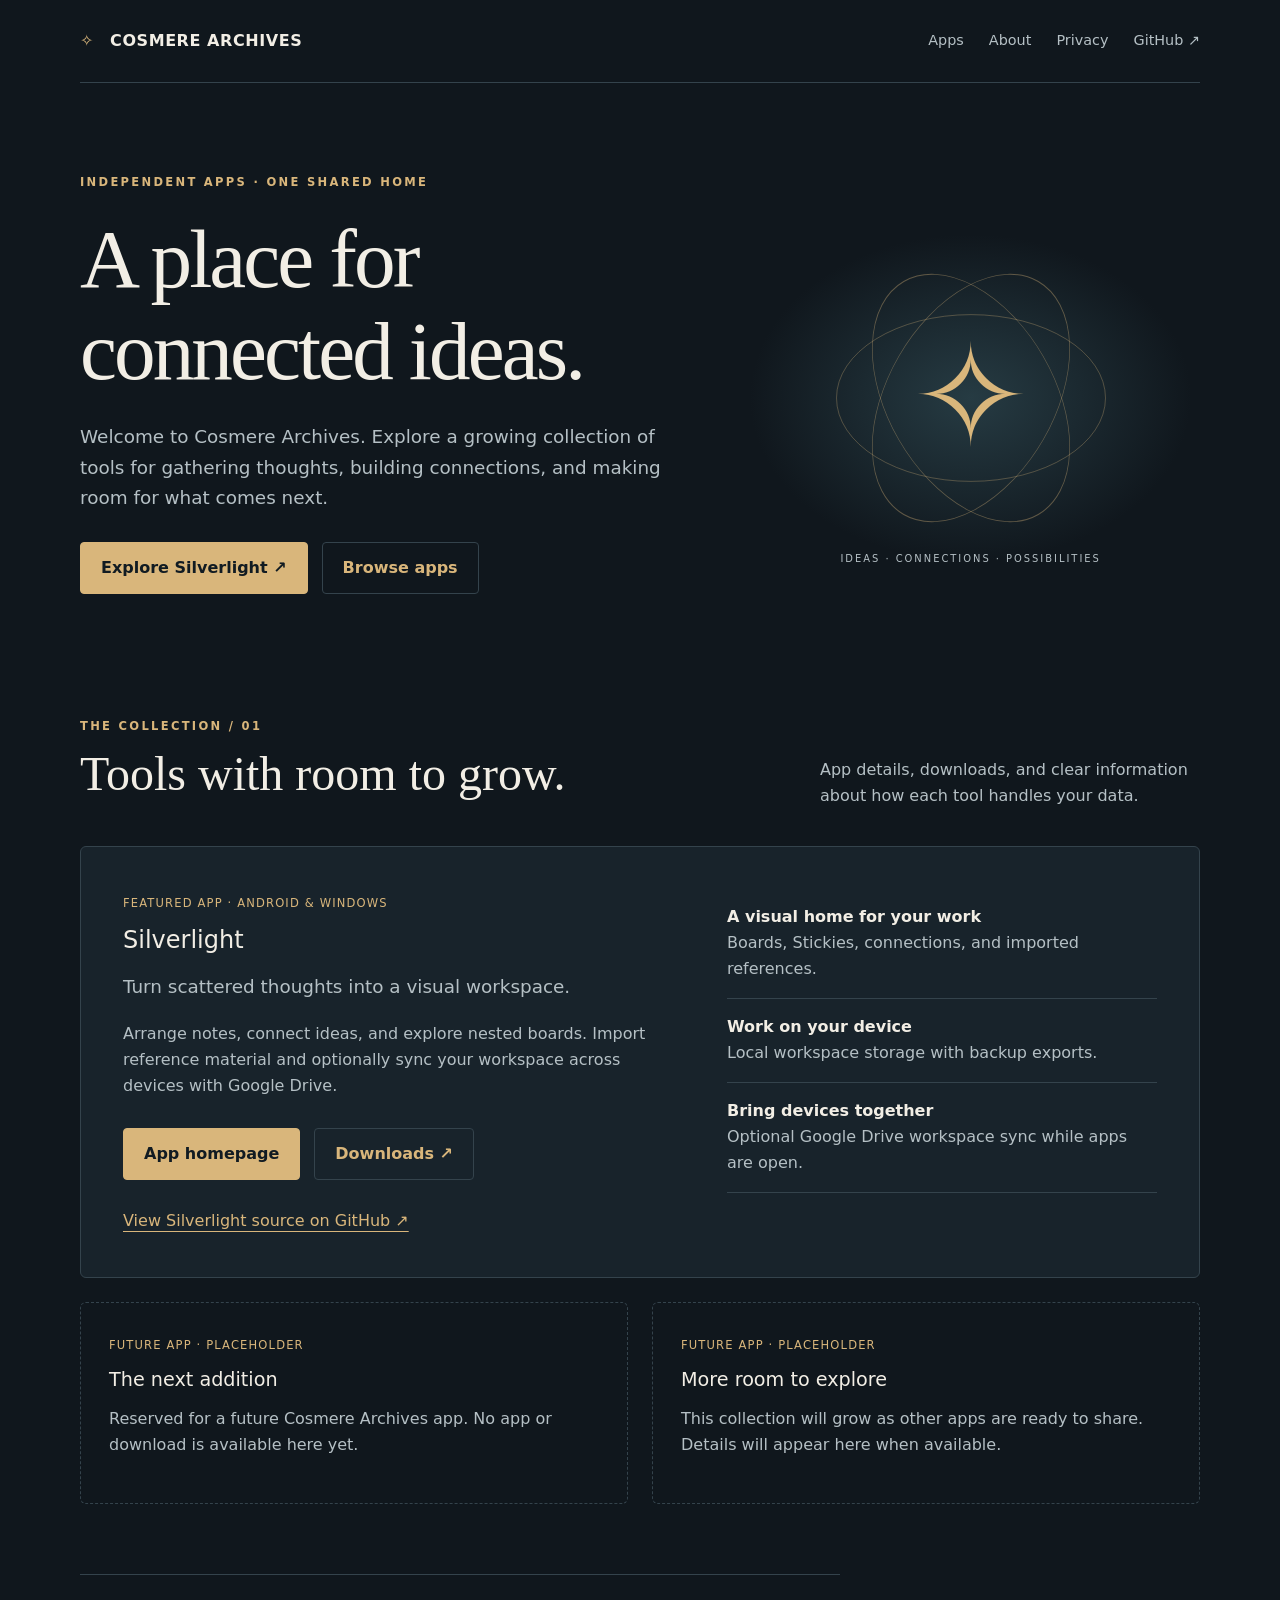
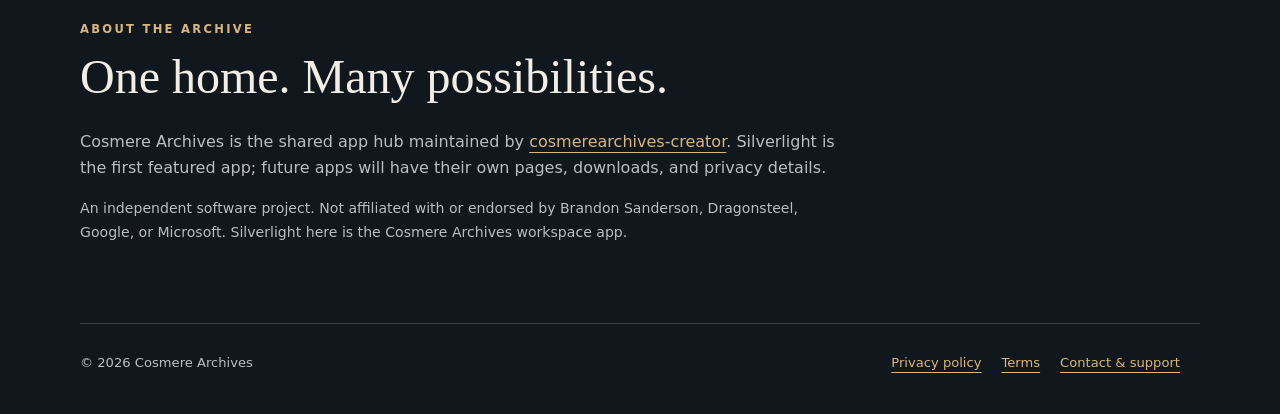
==== index.html @ da31858d "Publish Cosmere Archives hub and implementation-based Silverlight privacy policy" ====
<!doctype html><html lang="en"><head><meta charset="utf-8"><meta name="viewport" content="width=device-width,initial-scale=1"><meta name="description" content="Cosmere Archives: a growing collection of independent apps. Explore Silverlight, a visual workspace for connected ideas."><title>Cosmere Archives — A home for connected ideas</title><link rel="stylesheet" href="/styles.css"></head><body><a class="skip" href="#main">Skip to content</a><header><a class="brand" href="/"><span class="mark" aria-hidden="true">✧</span> COSMERE ARCHIVES</a><nav aria-label="Main navigation"><a href="#apps">Apps</a><a href="#about">About</a><a href="/privacy/">Privacy</a><a href="https://github.com/cosmerearchives-creator">GitHub ↗</a></nav></header><main id="main"><div class="hero"><div><div class="eyebrow">Independent apps · One shared home</div><h1>A place for<br>connected ideas.</h1><p class="lead">Welcome to Cosmere Archives. Explore a growing collection of tools for gathering thoughts, building connections, and making room for what comes next.</p><div class="actions"><a class="button primary" href="/apps/silverlight/">Explore Silverlight <span aria-hidden="true">↗</span></a><a class="button" href="#apps">Browse apps</a></div></div><div class="atlas" aria-hidden="true"><div class="orbit"></div><div class="orbit two"></div><div class="orbit three"></div><span class="star">✧</span></div></div><section id="apps" aria-labelledby="apps-title"><div class="section-head"><div><div class="eyebrow">The collection / 01</div><h2 id="apps-title">Tools with room to grow.</h2></div><p>App details, downloads, and clear information about how each tool handles your data.</p></div><article class="featured"><div><span class="tag">Featured app · Android &amp; Windows</span><h3>Silverlight</h3><p class="lead">Turn scattered thoughts into a visual workspace.</p><p>Arrange notes, connect ideas, and explore nested boards. Import reference material and optionally sync your workspace across devices with Google Drive.</p><div class="actions"><a class="button primary" href="/apps/silverlight/">App homepage</a><a class="button" href="https://github.com/cosmerearchives-creator/Mind-Map/releases">Downloads ↗</a></div><a href="https://github.com/cosmerearchives-creator/Mind-Map">View Silverlight source on GitHub ↗</a></div><ul class="feature-list"><li><strong>A visual home for your work</strong>Boards, Stickies, connections, and imported references.</li><li><strong>Work on your device</strong>Local workspace storage with backup exports.</li><li><strong>Bring devices together</strong>Optional Google Drive workspace sync while apps are open.</li></ul></article><div class="grid"><article class="placeholder"><span class="tag">Future app · Placeholder</span><h3>The next addition</h3><p>Reserved for a future Cosmere Archives app. No app or download is available here yet.</p></article><article class="placeholder"><span class="tag">Future app · Placeholder</span><h3>More room to explore</h3><p>This collection will grow as other apps are ready to share. Details will appear here when available.</p></article></div></section><section id="about" class="about"><div class="eyebrow">About the archive</div><h2>One home. Many possibilities.</h2><p>Cosmere Archives is the shared app hub maintained by <a href="https://github.com/cosmerearchives-creator">cosmerearchives-creator</a>. Silverlight is the first featured app; future apps will have their own pages, downloads, and privacy details.</p><p class="note">An independent software project. Not affiliated with or endorsed by Brandon Sanderson, Dragonsteel, Google, or Microsoft. Silverlight here is the Cosmere Archives workspace app.</p></section></main><footer><span>© 2026 Cosmere Archives</span><div><a href="/privacy/">Privacy policy</a><a href="/terms/">Terms</a><a href="https://github.com/cosmerearchives-creator/cosmerearchives-creator.github.io/issues">Contact &amp; support</a></div></footer></body></html>
---- styles.css ----
:root{color-scheme:dark;--bg:#10171d;--panel:#18232b;--text:#f2eee5;--muted:#b5c0c5;--gold:#d9b67b;--line:#34434c;font-family:system-ui,-apple-system,'Segoe UI',sans-serif}*{box-sizing:border-box}body{margin:0;background:var(--bg);color:var(--text);line-height:1.65}a{color:var(--gold);text-underline-offset:5px}a:hover{color:#fff}a:focus-visible{outline:3px solid var(--gold);outline-offset:5px}header,main,footer{width:min(1120px,calc(100% - 48px));margin:auto}header{display:flex;align-items:center;justify-content:space-between;gap:25px;padding:28px 0;border-bottom:1px solid var(--line)}.brand{color:var(--text);font-weight:700;text-decoration:none;letter-spacing:.035em}.mark{color:var(--gold);margin-right:10px}nav{display:flex;gap:25px;flex-wrap:wrap}nav a{font-size:.9rem;text-decoration:none;color:var(--muted)}.skip{position:absolute;top:-80px;background:var(--text);color:var(--bg);padding:10px;z-index:10}.skip:focus{top:5px}.hero{padding:90px 0 75px;display:grid;grid-template-columns:1.3fr 1fr;gap:65px;align-items:center}.eyebrow{text-transform:uppercase;letter-spacing:.2em;font-size:.72rem;font-weight:700;color:var(--gold)}h1,h2,h3{line-height:1.1;font-weight:500}h1{font-family:Georgia,serif;font-size:clamp(3rem,6.5vw,5.7rem);letter-spacing:-.035em;margin:22px 0 25px}h2{font-family:Georgia,serif;font-size:clamp(2rem,4vw,3rem);margin:12px 0 25px}h3{font-size:1.5rem;margin:12px 0}p{color:var(--muted)}.lead{font-size:1.15rem;max-width:620px}.actions{display:flex;gap:14px;flex-wrap:wrap;margin:28px 0}.button{display:inline-block;padding:12px 20px;border:1px solid var(--line);text-decoration:none;border-radius:4px;font-weight:600}.button.primary{background:var(--gold);color:#111b22;border-color:var(--gold)}.button:hover{border-color:var(--gold)}.atlas{height:340px;position:relative;display:grid;place-items:center;background:radial-gradient(ellipse,#263b43 0,transparent 68%)}.orbit{position:absolute;width:270px;height:270px;border:1px solid #d9b67b60;border-radius:50%;transform:rotate(-30deg) scaleX(.62)}.orbit.two{transform:rotate(30deg) scaleX(.62)}.orbit.three{transform:rotate(90deg) scaleX(.62)}.star{font-family:Georgia,serif;font-size:140px;color:var(--gold);line-height:1}.atlas:after{content:'IDEAS · CONNECTIONS · POSSIBILITIES';position:absolute;bottom:0;font-size:.62rem;letter-spacing:.2em;color:var(--muted)}section{scroll-margin-top:25px}.section-head{display:flex;justify-content:space-between;align-items:end;gap:25px;margin:20px 0}.section-head p{max-width:380px}.featured{padding:42px;background:var(--panel);border:1px solid var(--line);display:grid;grid-template-columns:1.3fr 1fr;gap:45px;border-radius:6px}.tag{font-size:.72rem;color:var(--gold);letter-spacing:.1em;text-transform:uppercase}.feature-list{list-style:none;margin:0;padding:0}.feature-list li{padding:15px 0;border-bottom:1px solid var(--line);color:var(--muted)}.feature-list strong{color:var(--text);display:block;font-weight:550}.grid{display:grid;grid-template-columns:repeat(2,1fr);gap:24px;margin:24px 0 70px}.placeholder{padding:28px;border:1px dashed var(--line);border-radius:6px}.placeholder h3{font-size:1.2rem}.note{font-size:.88rem}.about{border-top:1px solid var(--line);padding:45px 0 65px;max-width:760px}.article{max-width:780px;margin:65px auto 85px}.article h1{font-size:clamp(2.8rem,6vw,4.5rem)}.article h2{font:500 1.5rem system-ui;margin-top:40px}.article h3{font-size:1.1rem;margin-top:28px}.article li{color:var(--muted);margin:9px 0}.article code{overflow-wrap:anywhere;color:var(--text)}.callout{padding:20px 24px;border-left:3px solid var(--gold);background:var(--panel);margin:28px 0}.callout p{margin:0}footer{border-top:1px solid var(--line);padding:28px 0 40px;display:flex;justify-content:space-between;gap:25px;flex-wrap:wrap;font-size:.82rem;color:var(--muted)}footer a{margin-right:20px}@media(max-width:720px){header{align-items:start;flex-direction:column;gap:15px}.hero{grid-template-columns:1fr;padding:55px 0 40px;gap:10px}.atlas{height:260px}.orbit{width:210px;height:210px}.star{font-size:110px}.featured,.grid{grid-template-columns:1fr}.featured{padding:25px;gap:20px}.section-head{display:block}.article{margin-top:45px}header,main,footer{width:calc(100% - 36px)}nav{gap:20px}}
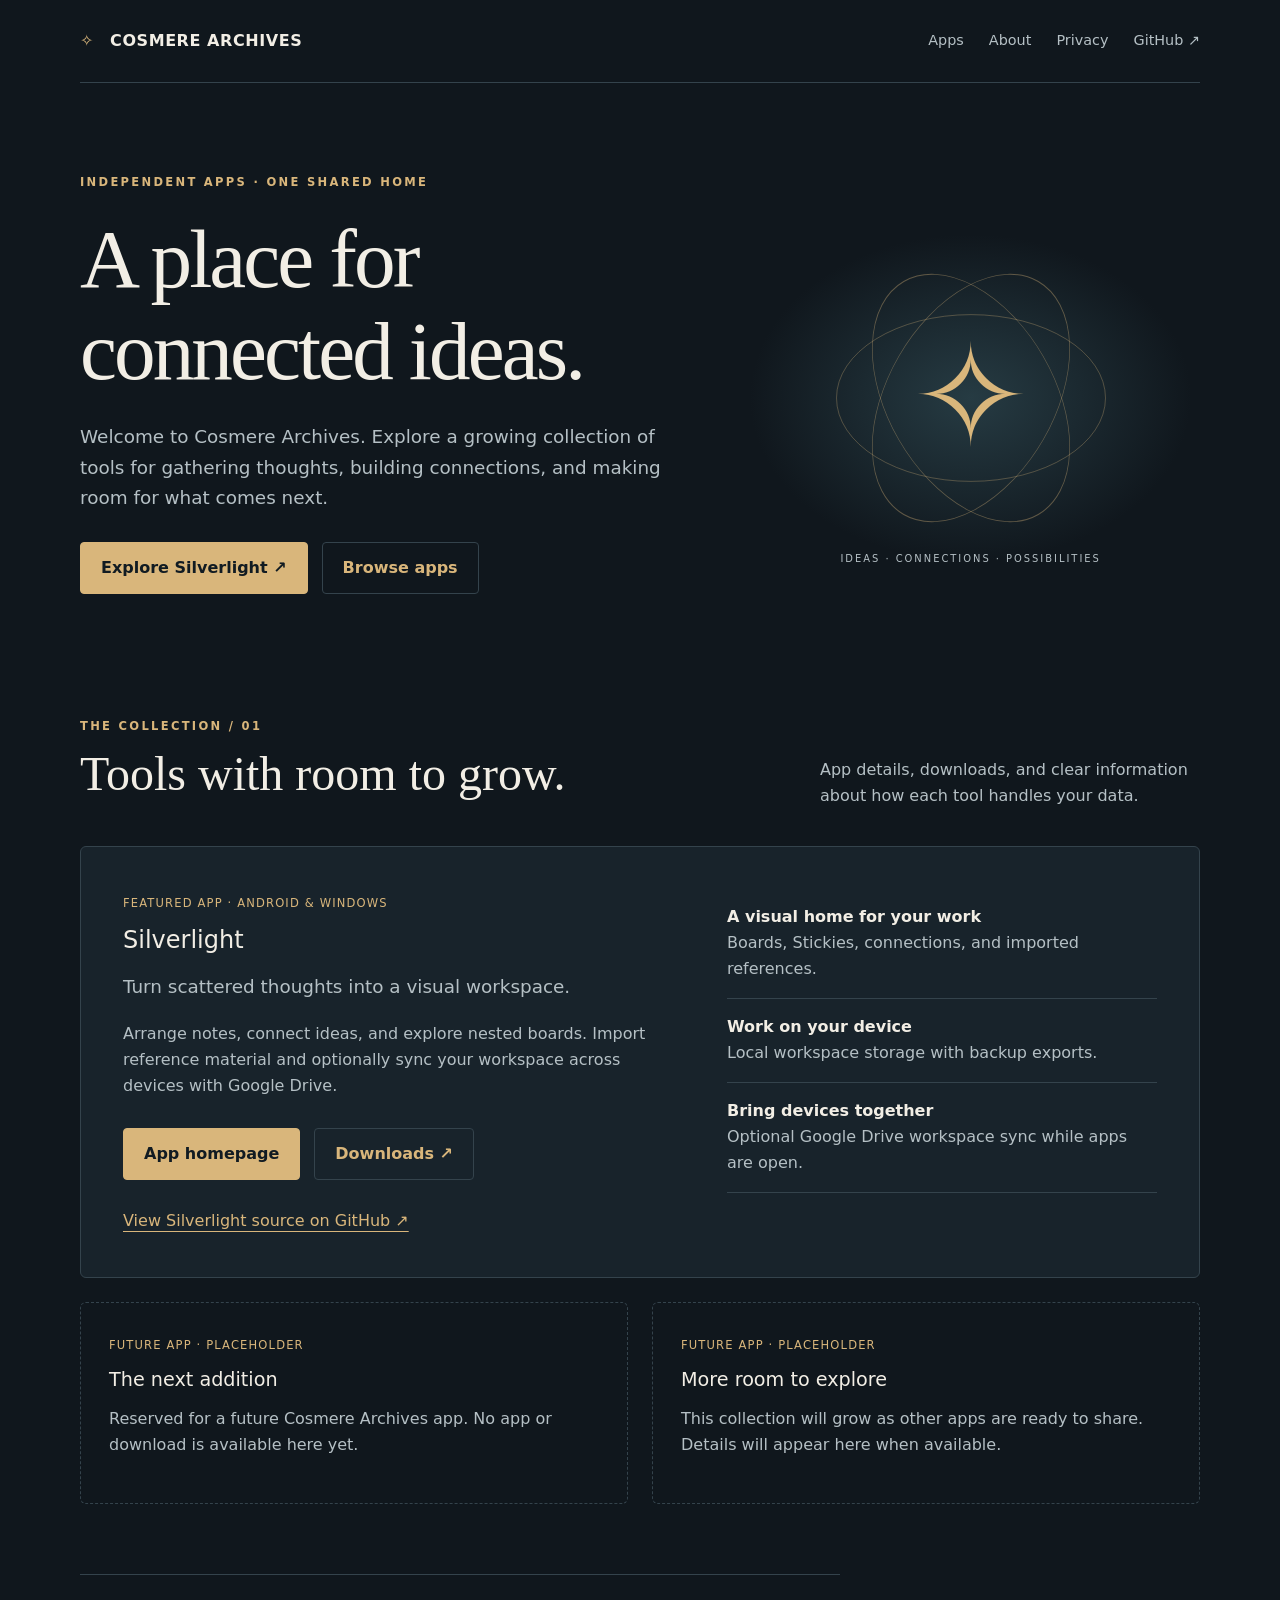
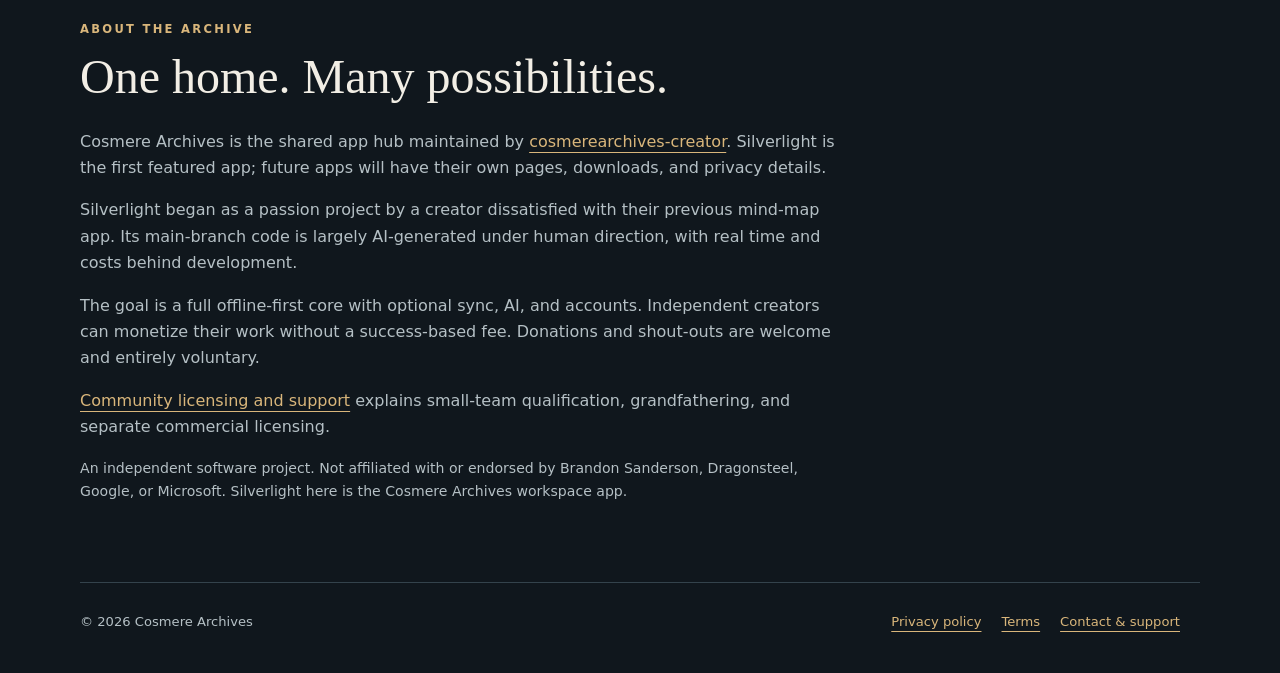
==== commit 828cfd7a: "Explain Silverlight creator philosophy support and community licensing" ====
--- a/index.html
+++ b/index.html
@@ -1 +1 @@
-<!doctype html><html lang="en"><head><meta charset="utf-8"><meta name="viewport" content="width=device-width,initial-scale=1"><meta name="description" content="Cosmere Archives: a growing collection of independent apps. Explore Silverlight, a visual workspace for connected ideas."><title>Cosmere Archives — A home for connected ideas</title><link rel="stylesheet" href="/styles.css"></head><body><a class="skip" href="#main">Skip to content</a><header><a class="brand" href="/"><span class="mark" aria-hidden="true">✧</span> COSMERE ARCHIVES</a><nav aria-label="Main navigation"><a href="#apps">Apps</a><a href="#about">About</a><a href="/privacy/">Privacy</a><a href="https://github.com/cosmerearchives-creator">GitHub ↗</a></nav></header><main id="main"><div class="hero"><div><div class="eyebrow">Independent apps · One shared home</div><h1>A place for<br>connected ideas.</h1><p class="lead">Welcome to Cosmere Archives. Explore a growing collection of tools for gathering thoughts, building connections, and making room for what comes next.</p><div class="actions"><a class="button primary" href="/apps/silverlight/">Explore Silverlight <span aria-hidden="true">↗</span></a><a class="button" href="#apps">Browse apps</a></div></div><div class="atlas" aria-hidden="true"><div class="orbit"></div><div class="orbit two"></div><div class="orbit three"></div><span class="star">✧</span></div></div><section id="apps" aria-labelledby="apps-title"><div class="section-head"><div><div class="eyebrow">The collection / 01</div><h2 id="apps-title">Tools with room to grow.</h2></div><p>App details, downloads, and clear information about how each tool handles your data.</p></div><article class="featured"><div><span class="tag">Featured app · Android &amp; Windows</span><h3>Silverlight</h3><p class="lead">Turn scattered thoughts into a visual workspace.</p><p>Arrange notes, connect ideas, and explore nested boards. Import reference material and optionally sync your workspace across devices with Google Drive.</p><div class="actions"><a class="button primary" href="/apps/silverlight/">App homepage</a><a class="button" href="https://github.com/cosmerearchives-creator/Mind-Map/releases">Downloads ↗</a></div><a href="https://github.com/cosmerearchives-creator/Mind-Map">View Silverlight source on GitHub ↗</a></div><ul class="feature-list"><li><strong>A visual home for your work</strong>Boards, Stickies, connections, and imported references.</li><li><strong>Work on your device</strong>Local workspace storage with backup exports.</li><li><strong>Bring devices together</strong>Optional Google Drive workspace sync while apps are open.</li></ul></article><div class="grid"><article class="placeholder"><span class="tag">Future app · Placeholder</span><h3>The next addition</h3><p>Reserved for a future Cosmere Archives app. No app or download is available here yet.</p></article><article class="placeholder"><span class="tag">Future app · Placeholder</span><h3>More room to explore</h3><p>This collection will grow as other apps are ready to share. Details will appear here when available.</p></article></div></section><section id="about" class="about"><div class="eyebrow">About the archive</div><h2>One home. Many possibilities.</h2><p>Cosmere Archives is the shared app hub maintained by <a href="https://github.com/cosmerearchives-creator">cosmerearchives-creator</a>. Silverlight is the first featured app; future apps will have their own pages, downloads, and privacy details.</p><p class="note">An independent software project. Not affiliated with or endorsed by Brandon Sanderson, Dragonsteel, Google, or Microsoft. Silverlight here is the Cosmere Archives workspace app.</p></section></main><footer><span>© 2026 Cosmere Archives</span><div><a href="/privacy/">Privacy policy</a><a href="/terms/">Terms</a><a href="https://github.com/cosmerearchives-creator/cosmerearchives-creator.github.io/issues">Contact &amp; support</a></div></footer></body></html>
+<!doctype html><html lang="en"><head><meta charset="utf-8"><meta name="viewport" content="width=device-width,initial-scale=1"><meta name="description" content="Cosmere Archives: a growing collection of independent apps. Explore Silverlight, a visual workspace for connected ideas."><title>Cosmere Archives — A home for connected ideas</title><link rel="stylesheet" href="/styles.css"></head><body><a class="skip" href="#main">Skip to content</a><header><a class="brand" href="/"><span class="mark" aria-hidden="true">✧</span> COSMERE ARCHIVES</a><nav aria-label="Main navigation"><a href="#apps">Apps</a><a href="#about">About</a><a href="/privacy/">Privacy</a><a href="https://github.com/cosmerearchives-creator">GitHub ↗</a></nav></header><main id="main"><div class="hero"><div><div class="eyebrow">Independent apps · One shared home</div><h1>A place for<br>connected ideas.</h1><p class="lead">Welcome to Cosmere Archives. Explore a growing collection of tools for gathering thoughts, building connections, and making room for what comes next.</p><div class="actions"><a class="button primary" href="/apps/silverlight/">Explore Silverlight <span aria-hidden="true">↗</span></a><a class="button" href="#apps">Browse apps</a></div></div><div class="atlas" aria-hidden="true"><div class="orbit"></div><div class="orbit two"></div><div class="orbit three"></div><span class="star">✧</span></div></div><section id="apps" aria-labelledby="apps-title"><div class="section-head"><div><div class="eyebrow">The collection / 01</div><h2 id="apps-title">Tools with room to grow.</h2></div><p>App details, downloads, and clear information about how each tool handles your data.</p></div><article class="featured"><div><span class="tag">Featured app · Android &amp; Windows</span><h3>Silverlight</h3><p class="lead">Turn scattered thoughts into a visual workspace.</p><p>Arrange notes, connect ideas, and explore nested boards. Import reference material and optionally sync your workspace across devices with Google Drive.</p><div class="actions"><a class="button primary" href="/apps/silverlight/">App homepage</a><a class="button" href="https://github.com/cosmerearchives-creator/Mind-Map/releases">Downloads ↗</a></div><a href="https://github.com/cosmerearchives-creator/Mind-Map">View Silverlight source on GitHub ↗</a></div><ul class="feature-list"><li><strong>A visual home for your work</strong>Boards, Stickies, connections, and imported references.</li><li><strong>Work on your device</strong>Local workspace storage with backup exports.</li><li><strong>Bring devices together</strong>Optional Google Drive workspace sync while apps are open.</li></ul></article><div class="grid"><article class="placeholder"><span class="tag">Future app · Placeholder</span><h3>The next addition</h3><p>Reserved for a future Cosmere Archives app. No app or download is available here yet.</p></article><article class="placeholder"><span class="tag">Future app · Placeholder</span><h3>More room to explore</h3><p>This collection will grow as other apps are ready to share. Details will appear here when available.</p></article></div></section><section id="about" class="about"><div class="eyebrow">About the archive</div><h2>One home. Many possibilities.</h2><p>Cosmere Archives is the shared app hub maintained by <a href="https://github.com/cosmerearchives-creator">cosmerearchives-creator</a>. Silverlight is the first featured app; future apps will have their own pages, downloads, and privacy details.</p><p>Silverlight began as a passion project by a creator dissatisfied with their previous mind-map app. Its main-branch code is largely AI-generated under human direction, with real time and costs behind development.</p><p>The goal is a full offline-first core with optional sync, AI, and accounts. Independent creators can monetize their work without a success-based fee. Donations and shout-outs are welcome and entirely voluntary.</p><p><a href="/apps/silverlight/#licensing">Community licensing and support</a> explains small-team qualification, grandfathering, and separate commercial licensing.</p><p class="note">An independent software project. Not affiliated with or endorsed by Brandon Sanderson, Dragonsteel, Google, or Microsoft. Silverlight here is the Cosmere Archives workspace app.</p></section></main><footer><span>© 2026 Cosmere Archives</span><div><a href="/privacy/">Privacy policy</a><a href="/terms/">Terms</a><a href="https://github.com/cosmerearchives-creator/cosmerearchives-creator.github.io/issues">Contact &amp; support</a></div></footer></body></html>
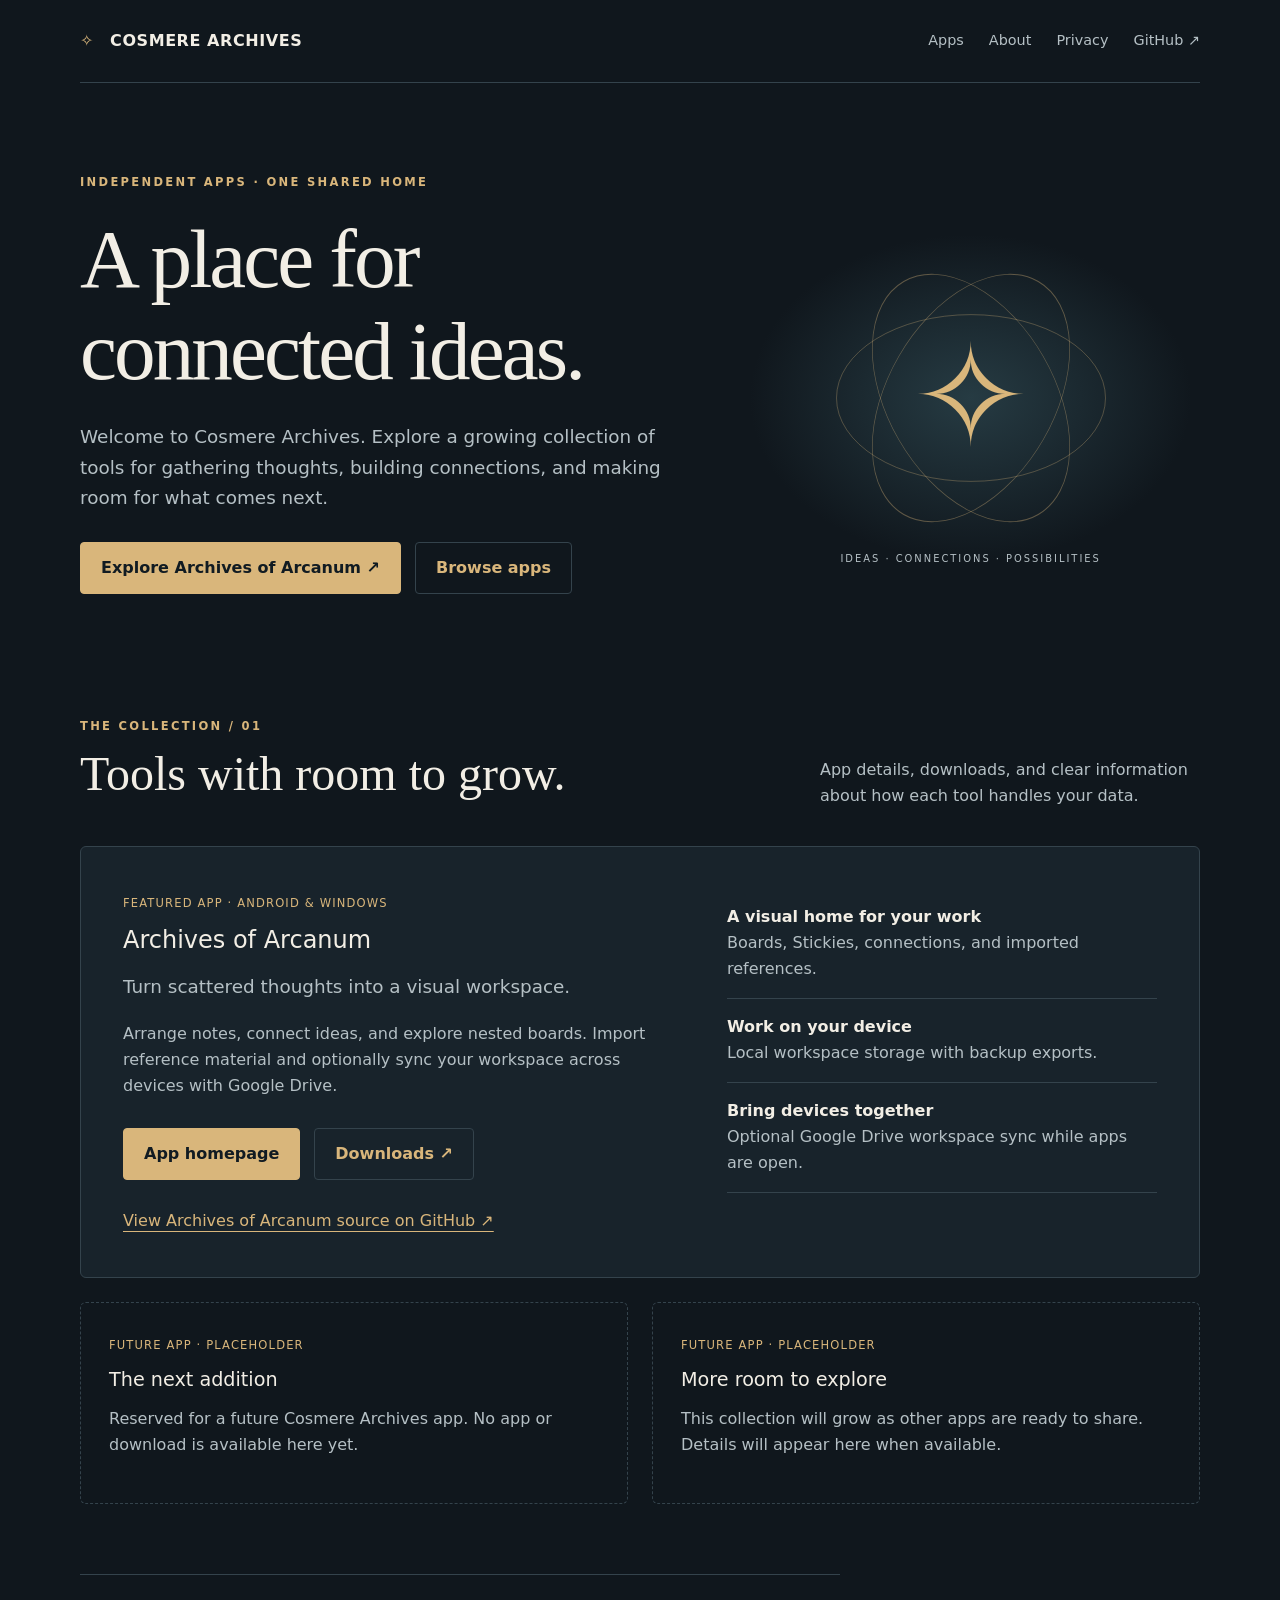
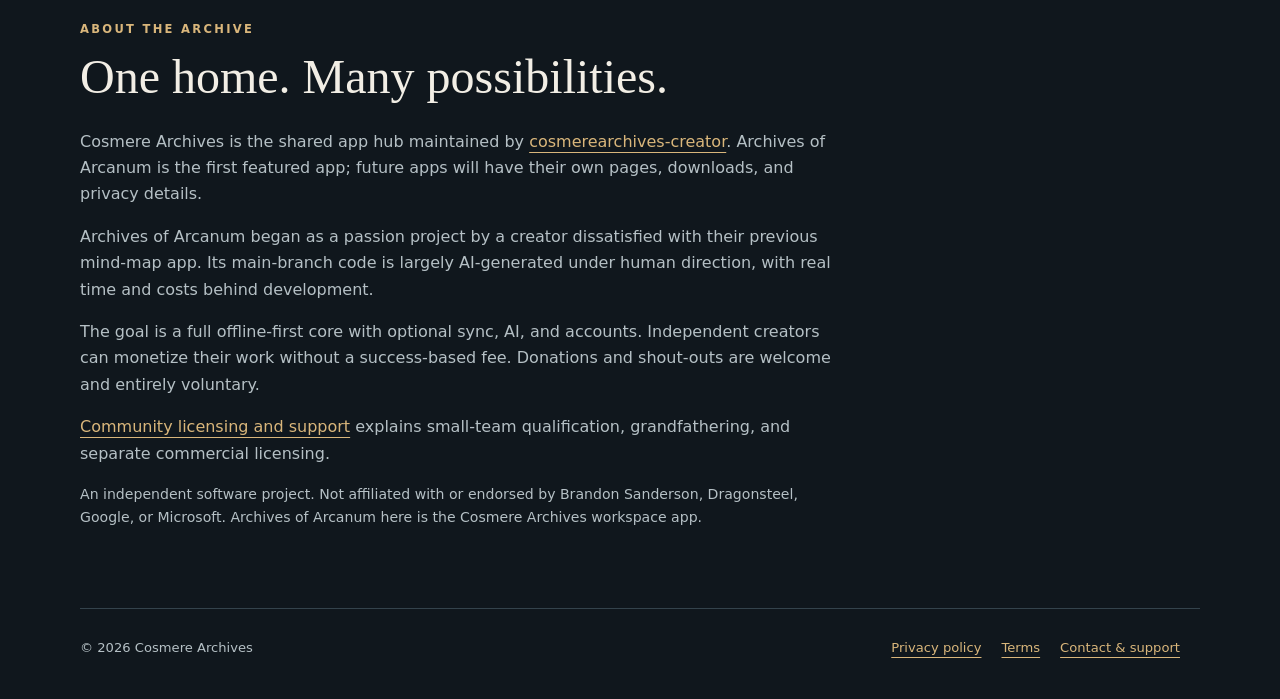
==== commit dc83c8fb: "Rename app website to Archives of Arcanum and preserve legacy URLs" ====
--- a/index.html
+++ b/index.html
@@ -1 +1 @@
-<!doctype html><html lang="en"><head><meta charset="utf-8"><meta name="viewport" content="width=device-width,initial-scale=1"><meta name="description" content="Cosmere Archives: a growing collection of independent apps. Explore Silverlight, a visual workspace for connected ideas."><title>Cosmere Archives — A home for connected ideas</title><link rel="stylesheet" href="/styles.css"></head><body><a class="skip" href="#main">Skip to content</a><header><a class="brand" href="/"><span class="mark" aria-hidden="true">✧</span> COSMERE ARCHIVES</a><nav aria-label="Main navigation"><a href="#apps">Apps</a><a href="#about">About</a><a href="/privacy/">Privacy</a><a href="https://github.com/cosmerearchives-creator">GitHub ↗</a></nav></header><main id="main"><div class="hero"><div><div class="eyebrow">Independent apps · One shared home</div><h1>A place for<br>connected ideas.</h1><p class="lead">Welcome to Cosmere Archives. Explore a growing collection of tools for gathering thoughts, building connections, and making room for what comes next.</p><div class="actions"><a class="button primary" href="/apps/silverlight/">Explore Silverlight <span aria-hidden="true">↗</span></a><a class="button" href="#apps">Browse apps</a></div></div><div class="atlas" aria-hidden="true"><div class="orbit"></div><div class="orbit two"></div><div class="orbit three"></div><span class="star">✧</span></div></div><section id="apps" aria-labelledby="apps-title"><div class="section-head"><div><div class="eyebrow">The collection / 01</div><h2 id="apps-title">Tools with room to grow.</h2></div><p>App details, downloads, and clear information about how each tool handles your data.</p></div><article class="featured"><div><span class="tag">Featured app · Android &amp; Windows</span><h3>Silverlight</h3><p class="lead">Turn scattered thoughts into a visual workspace.</p><p>Arrange notes, connect ideas, and explore nested boards. Import reference material and optionally sync your workspace across devices with Google Drive.</p><div class="actions"><a class="button primary" href="/apps/silverlight/">App homepage</a><a class="button" href="https://github.com/cosmerearchives-creator/Mind-Map/releases">Downloads ↗</a></div><a href="https://github.com/cosmerearchives-creator/Mind-Map">View Silverlight source on GitHub ↗</a></div><ul class="feature-list"><li><strong>A visual home for your work</strong>Boards, Stickies, connections, and imported references.</li><li><strong>Work on your device</strong>Local workspace storage with backup exports.</li><li><strong>Bring devices together</strong>Optional Google Drive workspace sync while apps are open.</li></ul></article><div class="grid"><article class="placeholder"><span class="tag">Future app · Placeholder</span><h3>The next addition</h3><p>Reserved for a future Cosmere Archives app. No app or download is available here yet.</p></article><article class="placeholder"><span class="tag">Future app · Placeholder</span><h3>More room to explore</h3><p>This collection will grow as other apps are ready to share. Details will appear here when available.</p></article></div></section><section id="about" class="about"><div class="eyebrow">About the archive</div><h2>One home. Many possibilities.</h2><p>Cosmere Archives is the shared app hub maintained by <a href="https://github.com/cosmerearchives-creator">cosmerearchives-creator</a>. Silverlight is the first featured app; future apps will have their own pages, downloads, and privacy details.</p><p>Silverlight began as a passion project by a creator dissatisfied with their previous mind-map app. Its main-branch code is largely AI-generated under human direction, with real time and costs behind development.</p><p>The goal is a full offline-first core with optional sync, AI, and accounts. Independent creators can monetize their work without a success-based fee. Donations and shout-outs are welcome and entirely voluntary.</p><p><a href="/apps/silverlight/#licensing">Community licensing and support</a> explains small-team qualification, grandfathering, and separate commercial licensing.</p><p class="note">An independent software project. Not affiliated with or endorsed by Brandon Sanderson, Dragonsteel, Google, or Microsoft. Silverlight here is the Cosmere Archives workspace app.</p></section></main><footer><span>© 2026 Cosmere Archives</span><div><a href="/privacy/">Privacy policy</a><a href="/terms/">Terms</a><a href="https://github.com/cosmerearchives-creator/cosmerearchives-creator.github.io/issues">Contact &amp; support</a></div></footer></body></html>
+<!doctype html><html lang="en"><head><meta charset="utf-8"><meta name="viewport" content="width=device-width,initial-scale=1"><meta name="description" content="Cosmere Archives: a growing collection of independent apps. Explore Archives of Arcanum, a visual workspace for connected ideas."><title>Cosmere Archives — A home for connected ideas</title><link rel="stylesheet" href="/styles.css"></head><body><a class="skip" href="#main">Skip to content</a><header><a class="brand" href="/"><span class="mark" aria-hidden="true">✧</span> COSMERE ARCHIVES</a><nav aria-label="Main navigation"><a href="#apps">Apps</a><a href="#about">About</a><a href="/privacy/">Privacy</a><a href="https://github.com/cosmerearchives-creator">GitHub ↗</a></nav></header><main id="main"><div class="hero"><div><div class="eyebrow">Independent apps · One shared home</div><h1>A place for<br>connected ideas.</h1><p class="lead">Welcome to Cosmere Archives. Explore a growing collection of tools for gathering thoughts, building connections, and making room for what comes next.</p><div class="actions"><a class="button primary" href="/apps/archives-of-arcanum/">Explore Archives of Arcanum <span aria-hidden="true">↗</span></a><a class="button" href="#apps">Browse apps</a></div></div><div class="atlas" aria-hidden="true"><div class="orbit"></div><div class="orbit two"></div><div class="orbit three"></div><span class="star">✧</span></div></div><section id="apps" aria-labelledby="apps-title"><div class="section-head"><div><div class="eyebrow">The collection / 01</div><h2 id="apps-title">Tools with room to grow.</h2></div><p>App details, downloads, and clear information about how each tool handles your data.</p></div><article class="featured"><div><span class="tag">Featured app · Android &amp; Windows</span><h3>Archives of Arcanum</h3><p class="lead">Turn scattered thoughts into a visual workspace.</p><p>Arrange notes, connect ideas, and explore nested boards. Import reference material and optionally sync your workspace across devices with Google Drive.</p><div class="actions"><a class="button primary" href="/apps/archives-of-arcanum/">App homepage</a><a class="button" href="https://github.com/cosmerearchives-creator/Mind-Map/releases">Downloads ↗</a></div><a href="https://github.com/cosmerearchives-creator/Mind-Map">View Archives of Arcanum source on GitHub ↗</a></div><ul class="feature-list"><li><strong>A visual home for your work</strong>Boards, Stickies, connections, and imported references.</li><li><strong>Work on your device</strong>Local workspace storage with backup exports.</li><li><strong>Bring devices together</strong>Optional Google Drive workspace sync while apps are open.</li></ul></article><div class="grid"><article class="placeholder"><span class="tag">Future app · Placeholder</span><h3>The next addition</h3><p>Reserved for a future Cosmere Archives app. No app or download is available here yet.</p></article><article class="placeholder"><span class="tag">Future app · Placeholder</span><h3>More room to explore</h3><p>This collection will grow as other apps are ready to share. Details will appear here when available.</p></article></div></section><section id="about" class="about"><div class="eyebrow">About the archive</div><h2>One home. Many possibilities.</h2><p>Cosmere Archives is the shared app hub maintained by <a href="https://github.com/cosmerearchives-creator">cosmerearchives-creator</a>. Archives of Arcanum is the first featured app; future apps will have their own pages, downloads, and privacy details.</p><p>Archives of Arcanum began as a passion project by a creator dissatisfied with their previous mind-map app. Its main-branch code is largely AI-generated under human direction, with real time and costs behind development.</p><p>The goal is a full offline-first core with optional sync, AI, and accounts. Independent creators can monetize their work without a success-based fee. Donations and shout-outs are welcome and entirely voluntary.</p><p><a href="/apps/archives-of-arcanum/#licensing">Community licensing and support</a> explains small-team qualification, grandfathering, and separate commercial licensing.</p><p class="note">An independent software project. Not affiliated with or endorsed by Brandon Sanderson, Dragonsteel, Google, or Microsoft. Archives of Arcanum here is the Cosmere Archives workspace app.</p></section></main><footer><span>© 2026 Cosmere Archives</span><div><a href="/privacy/">Privacy policy</a><a href="/terms/">Terms</a><a href="https://github.com/cosmerearchives-creator/cosmerearchives-creator.github.io/issues">Contact &amp; support</a></div></footer></body></html>
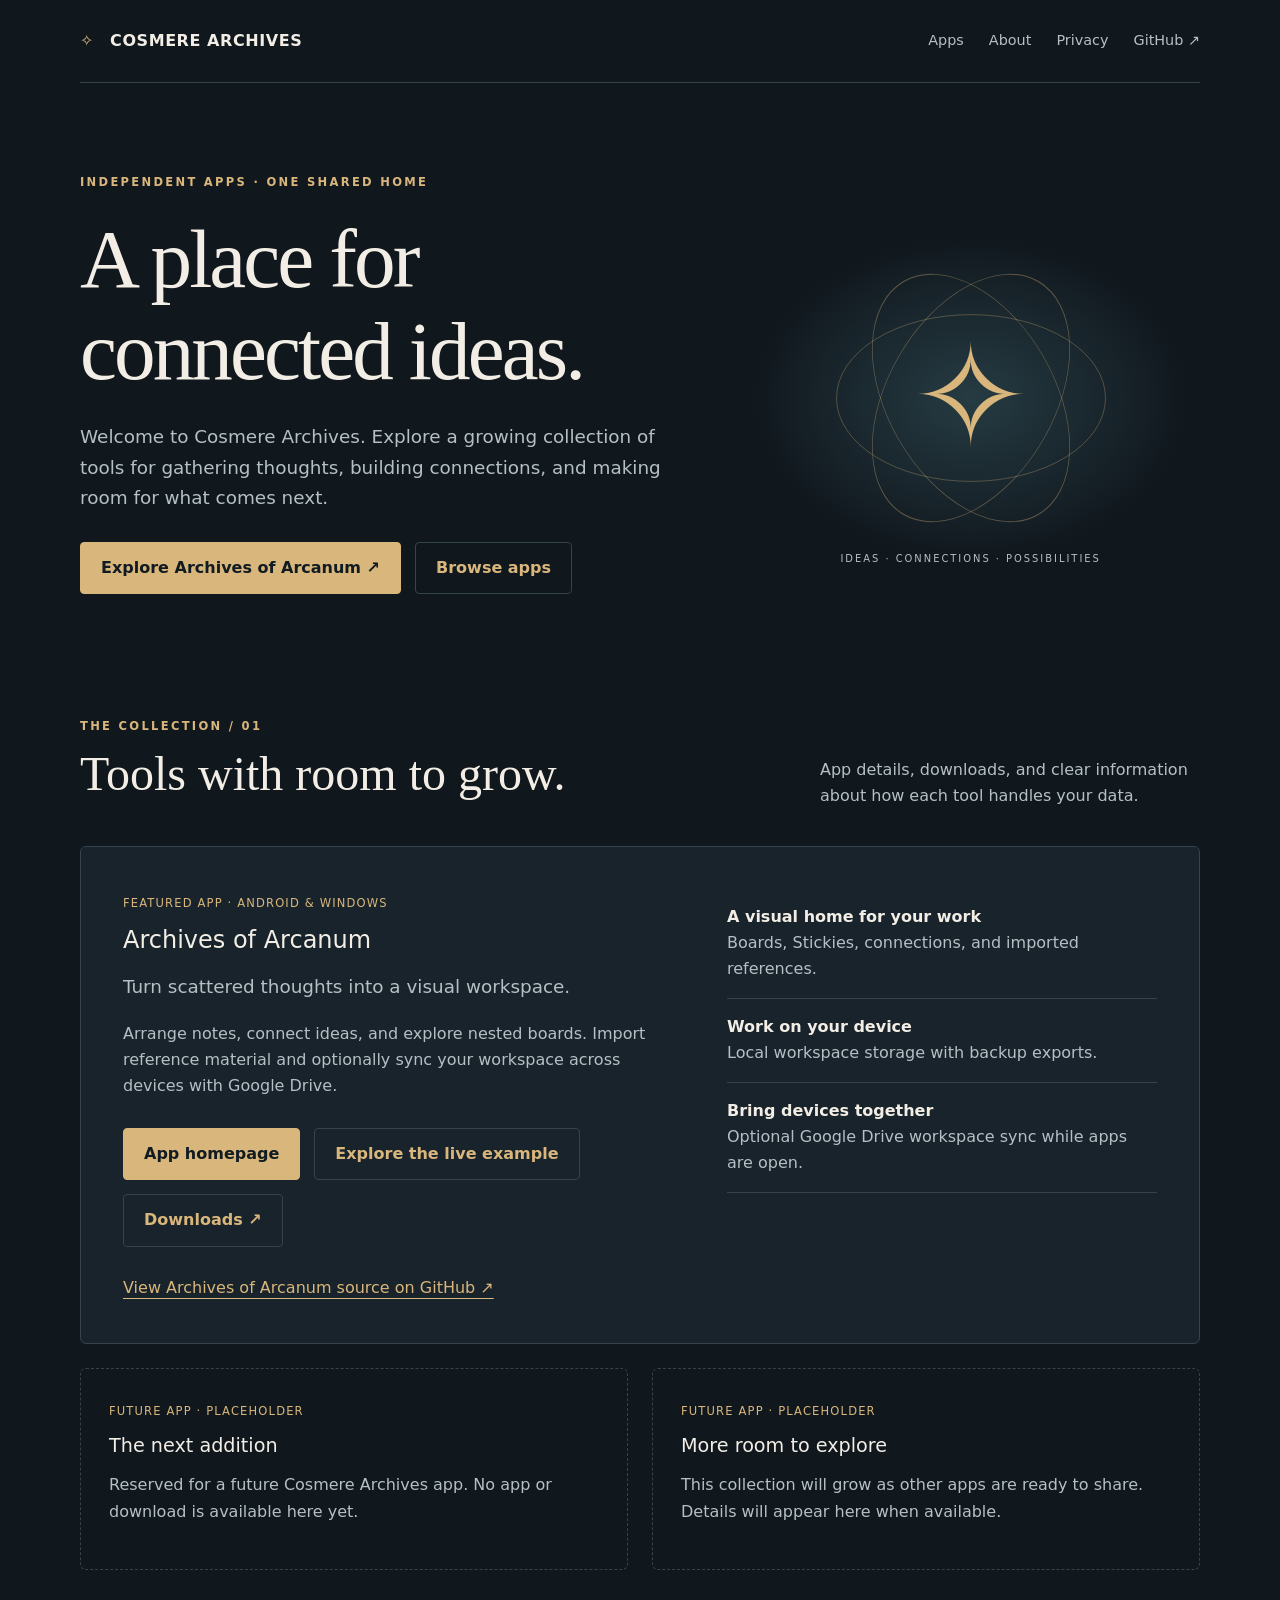
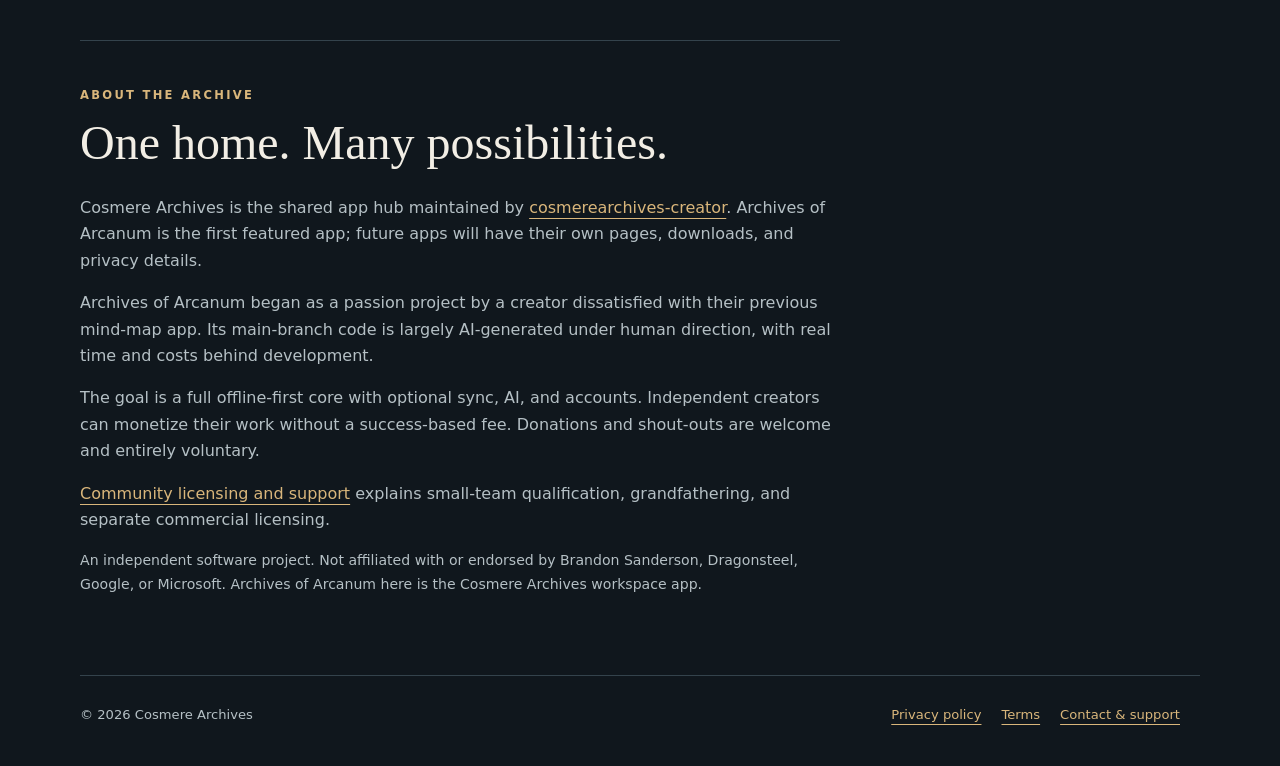
==== commit 045b69ed: "Showcase a read-only research board with public-safe summaries" ====
--- a/index.html
+++ b/index.html
@@ -1 +1 @@
-<!doctype html><html lang="en"><head><meta charset="utf-8"><meta name="viewport" content="width=device-width,initial-scale=1"><meta name="description" content="Cosmere Archives: a growing collection of independent apps. Explore Archives of Arcanum, a visual workspace for connected ideas."><title>Cosmere Archives — A home for connected ideas</title><link rel="stylesheet" href="/styles.css"></head><body><a class="skip" href="#main">Skip to content</a><header><a class="brand" href="/"><span class="mark" aria-hidden="true">✧</span> COSMERE ARCHIVES</a><nav aria-label="Main navigation"><a href="#apps">Apps</a><a href="#about">About</a><a href="/privacy/">Privacy</a><a href="https://github.com/cosmerearchives-creator">GitHub ↗</a></nav></header><main id="main"><div class="hero"><div><div class="eyebrow">Independent apps · One shared home</div><h1>A place for<br>connected ideas.</h1><p class="lead">Welcome to Cosmere Archives. Explore a growing collection of tools for gathering thoughts, building connections, and making room for what comes next.</p><div class="actions"><a class="button primary" href="/apps/archives-of-arcanum/">Explore Archives of Arcanum <span aria-hidden="true">↗</span></a><a class="button" href="#apps">Browse apps</a></div></div><div class="atlas" aria-hidden="true"><div class="orbit"></div><div class="orbit two"></div><div class="orbit three"></div><span class="star">✧</span></div></div><section id="apps" aria-labelledby="apps-title"><div class="section-head"><div><div class="eyebrow">The collection / 01</div><h2 id="apps-title">Tools with room to grow.</h2></div><p>App details, downloads, and clear information about how each tool handles your data.</p></div><article class="featured"><div><span class="tag">Featured app · Android &amp; Windows</span><h3>Archives of Arcanum</h3><p class="lead">Turn scattered thoughts into a visual workspace.</p><p>Arrange notes, connect ideas, and explore nested boards. Import reference material and optionally sync your workspace across devices with Google Drive.</p><div class="actions"><a class="button primary" href="/apps/archives-of-arcanum/">App homepage</a><a class="button" href="https://github.com/cosmerearchives-creator/Mind-Map/releases">Downloads ↗</a></div><a href="https://github.com/cosmerearchives-creator/Mind-Map">View Archives of Arcanum source on GitHub ↗</a></div><ul class="feature-list"><li><strong>A visual home for your work</strong>Boards, Stickies, connections, and imported references.</li><li><strong>Work on your device</strong>Local workspace storage with backup exports.</li><li><strong>Bring devices together</strong>Optional Google Drive workspace sync while apps are open.</li></ul></article><div class="grid"><article class="placeholder"><span class="tag">Future app · Placeholder</span><h3>The next addition</h3><p>Reserved for a future Cosmere Archives app. No app or download is available here yet.</p></article><article class="placeholder"><span class="tag">Future app · Placeholder</span><h3>More room to explore</h3><p>This collection will grow as other apps are ready to share. Details will appear here when available.</p></article></div></section><section id="about" class="about"><div class="eyebrow">About the archive</div><h2>One home. Many possibilities.</h2><p>Cosmere Archives is the shared app hub maintained by <a href="https://github.com/cosmerearchives-creator">cosmerearchives-creator</a>. Archives of Arcanum is the first featured app; future apps will have their own pages, downloads, and privacy details.</p><p>Archives of Arcanum began as a passion project by a creator dissatisfied with their previous mind-map app. Its main-branch code is largely AI-generated under human direction, with real time and costs behind development.</p><p>The goal is a full offline-first core with optional sync, AI, and accounts. Independent creators can monetize their work without a success-based fee. Donations and shout-outs are welcome and entirely voluntary.</p><p><a href="/apps/archives-of-arcanum/#licensing">Community licensing and support</a> explains small-team qualification, grandfathering, and separate commercial licensing.</p><p class="note">An independent software project. Not affiliated with or endorsed by Brandon Sanderson, Dragonsteel, Google, or Microsoft. Archives of Arcanum here is the Cosmere Archives workspace app.</p></section></main><footer><span>© 2026 Cosmere Archives</span><div><a href="/privacy/">Privacy policy</a><a href="/terms/">Terms</a><a href="https://github.com/cosmerearchives-creator/cosmerearchives-creator.github.io/issues">Contact &amp; support</a></div></footer></body></html>
+<!doctype html><html lang="en"><head><meta charset="utf-8"><meta name="viewport" content="width=device-width,initial-scale=1"><meta name="description" content="Cosmere Archives: a growing collection of independent apps. Explore Archives of Arcanum, a visual workspace for connected ideas."><title>Cosmere Archives — A home for connected ideas</title><link rel="stylesheet" href="/styles.css"></head><body><a class="skip" href="#main">Skip to content</a><header><a class="brand" href="/"><span class="mark" aria-hidden="true">✧</span> COSMERE ARCHIVES</a><nav aria-label="Main navigation"><a href="#apps">Apps</a><a href="#about">About</a><a href="/privacy/">Privacy</a><a href="https://github.com/cosmerearchives-creator">GitHub ↗</a></nav></header><main id="main"><div class="hero"><div><div class="eyebrow">Independent apps · One shared home</div><h1>A place for<br>connected ideas.</h1><p class="lead">Welcome to Cosmere Archives. Explore a growing collection of tools for gathering thoughts, building connections, and making room for what comes next.</p><div class="actions"><a class="button primary" href="/apps/archives-of-arcanum/">Explore Archives of Arcanum <span aria-hidden="true">↗</span></a><a class="button" href="#apps">Browse apps</a></div></div><div class="atlas" aria-hidden="true"><div class="orbit"></div><div class="orbit two"></div><div class="orbit three"></div><span class="star">✧</span></div></div><section id="apps" aria-labelledby="apps-title"><div class="section-head"><div><div class="eyebrow">The collection / 01</div><h2 id="apps-title">Tools with room to grow.</h2></div><p>App details, downloads, and clear information about how each tool handles your data.</p></div><article class="featured"><div><span class="tag">Featured app · Android &amp; Windows</span><h3>Archives of Arcanum</h3><p class="lead">Turn scattered thoughts into a visual workspace.</p><p>Arrange notes, connect ideas, and explore nested boards. Import reference material and optionally sync your workspace across devices with Google Drive.</p><div class="actions"><a class="button primary" href="/apps/archives-of-arcanum/">App homepage</a><a class="button" href="/apps/archives-of-arcanum/#example">Explore the live example</a><a class="button" href="https://github.com/cosmerearchives-creator/Mind-Map/releases">Downloads ↗</a></div><a href="https://github.com/cosmerearchives-creator/Mind-Map">View Archives of Arcanum source on GitHub ↗</a></div><ul class="feature-list"><li><strong>A visual home for your work</strong>Boards, Stickies, connections, and imported references.</li><li><strong>Work on your device</strong>Local workspace storage with backup exports.</li><li><strong>Bring devices together</strong>Optional Google Drive workspace sync while apps are open.</li></ul></article><div class="grid"><article class="placeholder"><span class="tag">Future app · Placeholder</span><h3>The next addition</h3><p>Reserved for a future Cosmere Archives app. No app or download is available here yet.</p></article><article class="placeholder"><span class="tag">Future app · Placeholder</span><h3>More room to explore</h3><p>This collection will grow as other apps are ready to share. Details will appear here when available.</p></article></div></section><section id="about" class="about"><div class="eyebrow">About the archive</div><h2>One home. Many possibilities.</h2><p>Cosmere Archives is the shared app hub maintained by <a href="https://github.com/cosmerearchives-creator">cosmerearchives-creator</a>. Archives of Arcanum is the first featured app; future apps will have their own pages, downloads, and privacy details.</p><p>Archives of Arcanum began as a passion project by a creator dissatisfied with their previous mind-map app. Its main-branch code is largely AI-generated under human direction, with real time and costs behind development.</p><p>The goal is a full offline-first core with optional sync, AI, and accounts. Independent creators can monetize their work without a success-based fee. Donations and shout-outs are welcome and entirely voluntary.</p><p><a href="/apps/archives-of-arcanum/#licensing">Community licensing and support</a> explains small-team qualification, grandfathering, and separate commercial licensing.</p><p class="note">An independent software project. Not affiliated with or endorsed by Brandon Sanderson, Dragonsteel, Google, or Microsoft. Archives of Arcanum here is the Cosmere Archives workspace app.</p></section></main><footer><span>© 2026 Cosmere Archives</span><div><a href="/privacy/">Privacy policy</a><a href="/terms/">Terms</a><a href="https://github.com/cosmerearchives-creator/cosmerearchives-creator.github.io/issues">Contact &amp; support</a></div></footer></body></html>
--- a/styles.css
+++ b/styles.css
@@ -1 +1,3 @@
 :root{color-scheme:dark;--bg:#10171d;--panel:#18232b;--text:#f2eee5;--muted:#b5c0c5;--gold:#d9b67b;--line:#34434c;font-family:system-ui,-apple-system,'Segoe UI',sans-serif}*{box-sizing:border-box}body{margin:0;background:var(--bg);color:var(--text);line-height:1.65}a{color:var(--gold);text-underline-offset:5px}a:hover{color:#fff}a:focus-visible{outline:3px solid var(--gold);outline-offset:5px}header,main,footer{width:min(1120px,calc(100% - 48px));margin:auto}header{display:flex;align-items:center;justify-content:space-between;gap:25px;padding:28px 0;border-bottom:1px solid var(--line)}.brand{color:var(--text);font-weight:700;text-decoration:none;letter-spacing:.035em}.mark{color:var(--gold);margin-right:10px}nav{display:flex;gap:25px;flex-wrap:wrap}nav a{font-size:.9rem;text-decoration:none;color:var(--muted)}.skip{position:absolute;top:-80px;background:var(--text);color:var(--bg);padding:10px;z-index:10}.skip:focus{top:5px}.hero{padding:90px 0 75px;display:grid;grid-template-columns:1.3fr 1fr;gap:65px;align-items:center}.eyebrow{text-transform:uppercase;letter-spacing:.2em;font-size:.72rem;font-weight:700;color:var(--gold)}h1,h2,h3{line-height:1.1;font-weight:500}h1{font-family:Georgia,serif;font-size:clamp(3rem,6.5vw,5.7rem);letter-spacing:-.035em;margin:22px 0 25px}h2{font-family:Georgia,serif;font-size:clamp(2rem,4vw,3rem);margin:12px 0 25px}h3{font-size:1.5rem;margin:12px 0}p{color:var(--muted)}.lead{font-size:1.15rem;max-width:620px}.actions{display:flex;gap:14px;flex-wrap:wrap;margin:28px 0}.button{display:inline-block;padding:12px 20px;border:1px solid var(--line);text-decoration:none;border-radius:4px;font-weight:600}.button.primary{background:var(--gold);color:#111b22;border-color:var(--gold)}.button:hover{border-color:var(--gold)}.atlas{height:340px;position:relative;display:grid;place-items:center;background:radial-gradient(ellipse,#263b43 0,transparent 68%)}.orbit{position:absolute;width:270px;height:270px;border:1px solid #d9b67b60;border-radius:50%;transform:rotate(-30deg) scaleX(.62)}.orbit.two{transform:rotate(30deg) scaleX(.62)}.orbit.three{transform:rotate(90deg) scaleX(.62)}.star{font-family:Georgia,serif;font-size:140px;color:var(--gold);line-height:1}.atlas:after{content:'IDEAS · CONNECTIONS · POSSIBILITIES';position:absolute;bottom:0;font-size:.62rem;letter-spacing:.2em;color:var(--muted)}section{scroll-margin-top:25px}.section-head{display:flex;justify-content:space-between;align-items:end;gap:25px;margin:20px 0}.section-head p{max-width:380px}.featured{padding:42px;background:var(--panel);border:1px solid var(--line);display:grid;grid-template-columns:1.3fr 1fr;gap:45px;border-radius:6px}.tag{font-size:.72rem;color:var(--gold);letter-spacing:.1em;text-transform:uppercase}.feature-list{list-style:none;margin:0;padding:0}.feature-list li{padding:15px 0;border-bottom:1px solid var(--line);color:var(--muted)}.feature-list strong{color:var(--text);display:block;font-weight:550}.grid{display:grid;grid-template-columns:repeat(2,1fr);gap:24px;margin:24px 0 70px}.placeholder{padding:28px;border:1px dashed var(--line);border-radius:6px}.placeholder h3{font-size:1.2rem}.note{font-size:.88rem}.about{border-top:1px solid var(--line);padding:45px 0 65px;max-width:760px}.article{max-width:780px;margin:65px auto 85px}.article h1{font-size:clamp(2.8rem,6vw,4.5rem)}.article h2{font:500 1.5rem system-ui;margin-top:40px}.article h3{font-size:1.1rem;margin-top:28px}.article li{color:var(--muted);margin:9px 0}.article code{overflow-wrap:anywhere;color:var(--text)}.callout{padding:20px 24px;border-left:3px solid var(--gold);background:var(--panel);margin:28px 0}.callout p{margin:0}footer{border-top:1px solid var(--line);padding:28px 0 40px;display:flex;justify-content:space-between;gap:25px;flex-wrap:wrap;font-size:.82rem;color:var(--muted)}footer a{margin-right:20px}@media(max-width:720px){header{align-items:start;flex-direction:column;gap:15px}.hero{grid-template-columns:1fr;padding:55px 0 40px;gap:10px}.atlas{height:260px}.orbit{width:210px;height:210px}.star{font-size:110px}.featured,.grid{grid-template-columns:1fr}.featured{padding:25px;gap:20px}.section-head{display:block}.article{margin-top:45px}header,main,footer{width:calc(100% - 36px)}nav{gap:20px}}
+
+.demo-section{margin:40px 0;padding:24px 0;border-block:1px solid var(--line)}button.button{font:inherit;color:var(--gold);background:var(--panel);cursor:pointer}button:focus-visible,summary:focus-visible{outline:3px solid var(--gold);outline-offset:5px}.demo-container{height:clamp(420px,72vh,760px);border:1px solid var(--line);border-radius:6px;overflow:hidden;background:#f6f4ef}.demo-container iframe{display:block;width:100%;height:100%;border:0}.demo-container:fullscreen{height:100dvh;width:100vw;border:0;border-radius:0}summary{cursor:pointer;color:var(--gold)}[hidden]{display:none!important}
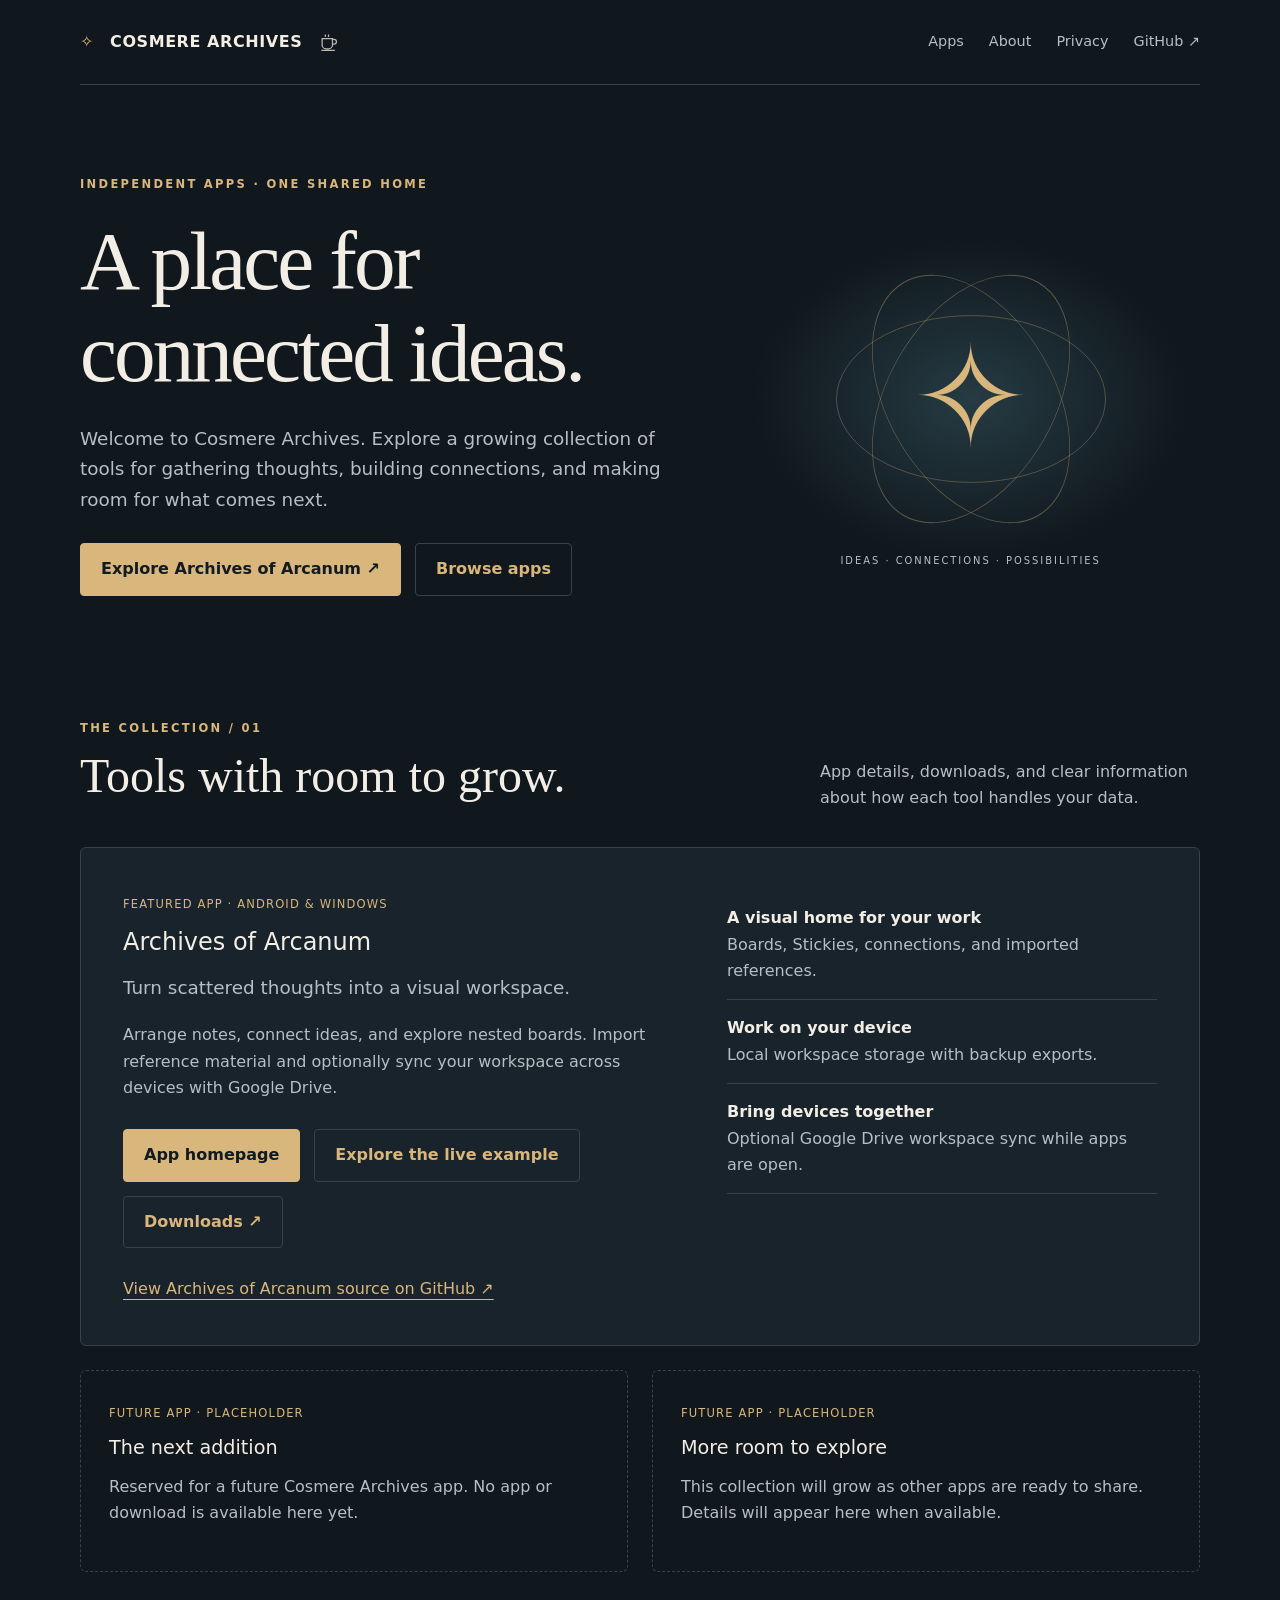
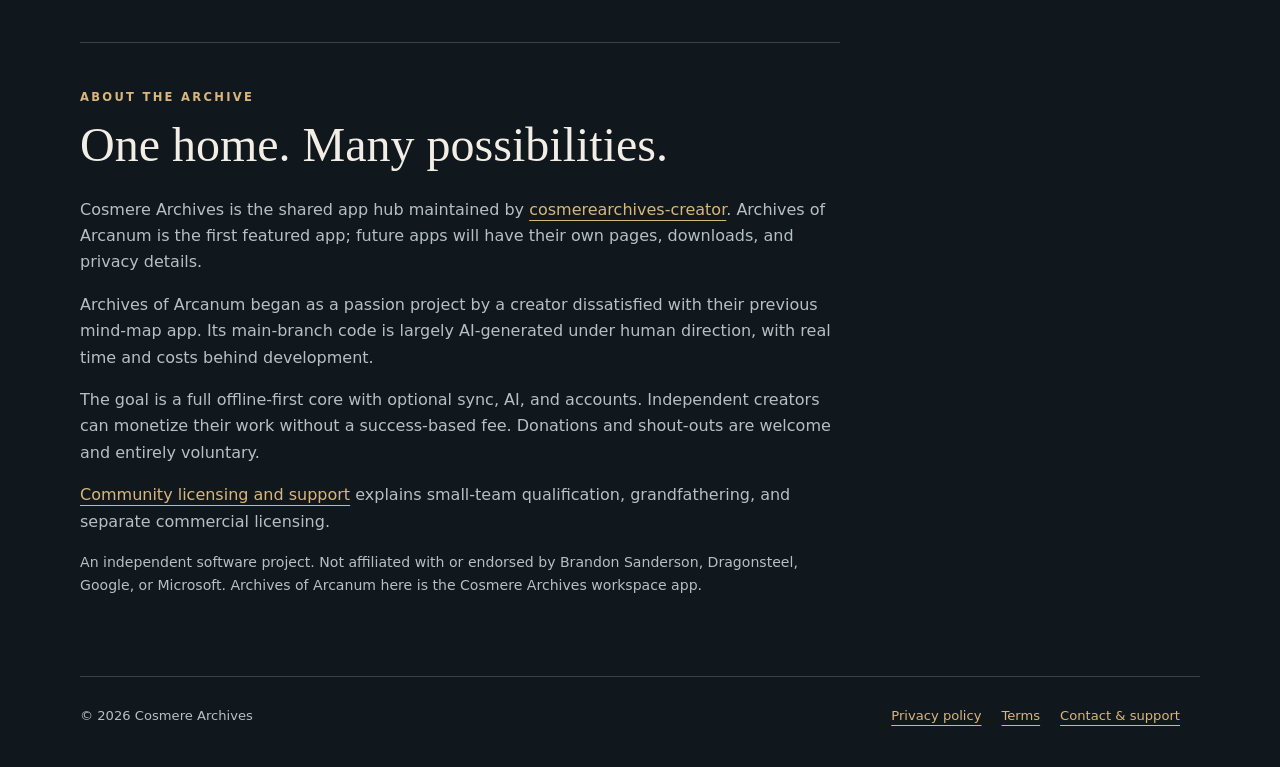
==== commit 9a12aaec: "Add discreet Ko-fi support links to site headers" ====
--- a/index.html
+++ b/index.html
@@ -1 +1 @@
-<!doctype html><html lang="en"><head><meta charset="utf-8"><meta name="viewport" content="width=device-width,initial-scale=1"><meta name="description" content="Cosmere Archives: a growing collection of independent apps. Explore Archives of Arcanum, a visual workspace for connected ideas."><title>Cosmere Archives — A home for connected ideas</title><link rel="stylesheet" href="/styles.css"></head><body><a class="skip" href="#main">Skip to content</a><header><a class="brand" href="/"><span class="mark" aria-hidden="true">✧</span> COSMERE ARCHIVES</a><nav aria-label="Main navigation"><a href="#apps">Apps</a><a href="#about">About</a><a href="/privacy/">Privacy</a><a href="https://github.com/cosmerearchives-creator">GitHub ↗</a></nav></header><main id="main"><div class="hero"><div><div class="eyebrow">Independent apps · One shared home</div><h1>A place for<br>connected ideas.</h1><p class="lead">Welcome to Cosmere Archives. Explore a growing collection of tools for gathering thoughts, building connections, and making room for what comes next.</p><div class="actions"><a class="button primary" href="/apps/archives-of-arcanum/">Explore Archives of Arcanum <span aria-hidden="true">↗</span></a><a class="button" href="#apps">Browse apps</a></div></div><div class="atlas" aria-hidden="true"><div class="orbit"></div><div class="orbit two"></div><div class="orbit three"></div><span class="star">✧</span></div></div><section id="apps" aria-labelledby="apps-title"><div class="section-head"><div><div class="eyebrow">The collection / 01</div><h2 id="apps-title">Tools with room to grow.</h2></div><p>App details, downloads, and clear information about how each tool handles your data.</p></div><article class="featured"><div><span class="tag">Featured app · Android &amp; Windows</span><h3>Archives of Arcanum</h3><p class="lead">Turn scattered thoughts into a visual workspace.</p><p>Arrange notes, connect ideas, and explore nested boards. Import reference material and optionally sync your workspace across devices with Google Drive.</p><div class="actions"><a class="button primary" href="/apps/archives-of-arcanum/">App homepage</a><a class="button" href="/apps/archives-of-arcanum/#example">Explore the live example</a><a class="button" href="https://github.com/cosmerearchives-creator/Mind-Map/releases">Downloads ↗</a></div><a href="https://github.com/cosmerearchives-creator/Mind-Map">View Archives of Arcanum source on GitHub ↗</a></div><ul class="feature-list"><li><strong>A visual home for your work</strong>Boards, Stickies, connections, and imported references.</li><li><strong>Work on your device</strong>Local workspace storage with backup exports.</li><li><strong>Bring devices together</strong>Optional Google Drive workspace sync while apps are open.</li></ul></article><div class="grid"><article class="placeholder"><span class="tag">Future app · Placeholder</span><h3>The next addition</h3><p>Reserved for a future Cosmere Archives app. No app or download is available here yet.</p></article><article class="placeholder"><span class="tag">Future app · Placeholder</span><h3>More room to explore</h3><p>This collection will grow as other apps are ready to share. Details will appear here when available.</p></article></div></section><section id="about" class="about"><div class="eyebrow">About the archive</div><h2>One home. Many possibilities.</h2><p>Cosmere Archives is the shared app hub maintained by <a href="https://github.com/cosmerearchives-creator">cosmerearchives-creator</a>. Archives of Arcanum is the first featured app; future apps will have their own pages, downloads, and privacy details.</p><p>Archives of Arcanum began as a passion project by a creator dissatisfied with their previous mind-map app. Its main-branch code is largely AI-generated under human direction, with real time and costs behind development.</p><p>The goal is a full offline-first core with optional sync, AI, and accounts. Independent creators can monetize their work without a success-based fee. Donations and shout-outs are welcome and entirely voluntary.</p><p><a href="/apps/archives-of-arcanum/#licensing">Community licensing and support</a> explains small-team qualification, grandfathering, and separate commercial licensing.</p><p class="note">An independent software project. Not affiliated with or endorsed by Brandon Sanderson, Dragonsteel, Google, or Microsoft. Archives of Arcanum here is the Cosmere Archives workspace app.</p></section></main><footer><span>© 2026 Cosmere Archives</span><div><a href="/privacy/">Privacy policy</a><a href="/terms/">Terms</a><a href="https://github.com/cosmerearchives-creator/cosmerearchives-creator.github.io/issues">Contact &amp; support</a></div></footer></body></html>
+<!doctype html><html lang="en"><head><meta charset="utf-8"><meta name="viewport" content="width=device-width,initial-scale=1"><meta name="description" content="Cosmere Archives: a growing collection of independent apps. Explore Archives of Arcanum, a visual workspace for connected ideas."><title>Cosmere Archives — A home for connected ideas</title><link rel="stylesheet" href="/styles.css?v=kofi-20261106"></head><body><a class="skip" href="#main">Skip to content</a><header><div class="brandGroup"><a class="brand" href="/"><span class="mark" aria-hidden="true">✧</span> COSMERE ARCHIVES</a><a class="kofiSupport" href="https://ko-fi.com/cosmerearchives" target="_blank" rel="noopener noreferrer" title="Support on Ko-fi" aria-label="Support on Ko-fi"><svg viewBox="0 0 24 24" width="19" height="19" aria-hidden="true" fill="none" stroke="currentColor" stroke-width="1.6"><path d="M4 7h13v8a5 5 0 0 1-5 5H9a5 5 0 0 1-5-5z M17 8h2a3 3 0 0 1 0 6h-2 M3 22h17 M8 2v3 M12 2v3"/></svg></a></div><nav aria-label="Main navigation"><a href="#apps">Apps</a><a href="#about">About</a><a href="/privacy/">Privacy</a><a href="https://github.com/cosmerearchives-creator">GitHub ↗</a></nav></header><main id="main"><div class="hero"><div><div class="eyebrow">Independent apps · One shared home</div><h1>A place for<br>connected ideas.</h1><p class="lead">Welcome to Cosmere Archives. Explore a growing collection of tools for gathering thoughts, building connections, and making room for what comes next.</p><div class="actions"><a class="button primary" href="/apps/archives-of-arcanum/">Explore Archives of Arcanum <span aria-hidden="true">↗</span></a><a class="button" href="#apps">Browse apps</a></div></div><div class="atlas" aria-hidden="true"><div class="orbit"></div><div class="orbit two"></div><div class="orbit three"></div><span class="star">✧</span></div></div><section id="apps" aria-labelledby="apps-title"><div class="section-head"><div><div class="eyebrow">The collection / 01</div><h2 id="apps-title">Tools with room to grow.</h2></div><p>App details, downloads, and clear information about how each tool handles your data.</p></div><article class="featured"><div><span class="tag">Featured app · Android &amp; Windows</span><h3>Archives of Arcanum</h3><p class="lead">Turn scattered thoughts into a visual workspace.</p><p>Arrange notes, connect ideas, and explore nested boards. Import reference material and optionally sync your workspace across devices with Google Drive.</p><div class="actions"><a class="button primary" href="/apps/archives-of-arcanum/">App homepage</a><a class="button" href="/apps/archives-of-arcanum/#example">Explore the live example</a><a class="button" href="https://github.com/cosmerearchives-creator/Mind-Map/releases">Downloads ↗</a></div><a href="https://github.com/cosmerearchives-creator/Mind-Map">View Archives of Arcanum source on GitHub ↗</a></div><ul class="feature-list"><li><strong>A visual home for your work</strong>Boards, Stickies, connections, and imported references.</li><li><strong>Work on your device</strong>Local workspace storage with backup exports.</li><li><strong>Bring devices together</strong>Optional Google Drive workspace sync while apps are open.</li></ul></article><div class="grid"><article class="placeholder"><span class="tag">Future app · Placeholder</span><h3>The next addition</h3><p>Reserved for a future Cosmere Archives app. No app or download is available here yet.</p></article><article class="placeholder"><span class="tag">Future app · Placeholder</span><h3>More room to explore</h3><p>This collection will grow as other apps are ready to share. Details will appear here when available.</p></article></div></section><section id="about" class="about"><div class="eyebrow">About the archive</div><h2>One home. Many possibilities.</h2><p>Cosmere Archives is the shared app hub maintained by <a href="https://github.com/cosmerearchives-creator">cosmerearchives-creator</a>. Archives of Arcanum is the first featured app; future apps will have their own pages, downloads, and privacy details.</p><p>Archives of Arcanum began as a passion project by a creator dissatisfied with their previous mind-map app. Its main-branch code is largely AI-generated under human direction, with real time and costs behind development.</p><p>The goal is a full offline-first core with optional sync, AI, and accounts. Independent creators can monetize their work without a success-based fee. Donations and shout-outs are welcome and entirely voluntary.</p><p><a href="/apps/archives-of-arcanum/#licensing">Community licensing and support</a> explains small-team qualification, grandfathering, and separate commercial licensing.</p><p class="note">An independent software project. Not affiliated with or endorsed by Brandon Sanderson, Dragonsteel, Google, or Microsoft. Archives of Arcanum here is the Cosmere Archives workspace app.</p></section></main><footer><span>© 2026 Cosmere Archives</span><div><a href="/privacy/">Privacy policy</a><a href="/terms/">Terms</a><a href="https://github.com/cosmerearchives-creator/cosmerearchives-creator.github.io/issues">Contact &amp; support</a></div></footer></body></html>
--- a/styles.css
+++ b/styles.css
@@ -1,3 +1,7 @@
-:root{color-scheme:dark;--bg:#10171d;--panel:#18232b;--text:#f2eee5;--muted:#b5c0c5;--gold:#d9b67b;--line:#34434c;font-family:system-ui,-apple-system,'Segoe UI',sans-serif}*{box-sizing:border-box}body{margin:0;background:var(--bg);color:var(--text);line-height:1.65}a{color:var(--gold);text-underline-offset:5px}a:hover{color:#fff}a:focus-visible{outline:3px solid var(--gold);outline-offset:5px}header,main,footer{width:min(1120px,calc(100% - 48px));margin:auto}header{display:flex;align-items:center;justify-content:space-between;gap:25px;padding:28px 0;border-bottom:1px solid var(--line)}.brand{color:var(--text);font-weight:700;text-decoration:none;letter-spacing:.035em}.mark{color:var(--gold);margin-right:10px}nav{display:flex;gap:25px;flex-wrap:wrap}nav a{font-size:.9rem;text-decoration:none;color:var(--muted)}.skip{position:absolute;top:-80px;background:var(--text);color:var(--bg);padding:10px;z-index:10}.skip:focus{top:5px}.hero{padding:90px 0 75px;display:grid;grid-template-columns:1.3fr 1fr;gap:65px;align-items:center}.eyebrow{text-transform:uppercase;letter-spacing:.2em;font-size:.72rem;font-weight:700;color:var(--gold)}h1,h2,h3{line-height:1.1;font-weight:500}h1{font-family:Georgia,serif;font-size:clamp(3rem,6.5vw,5.7rem);letter-spacing:-.035em;margin:22px 0 25px}h2{font-family:Georgia,serif;font-size:clamp(2rem,4vw,3rem);margin:12px 0 25px}h3{font-size:1.5rem;margin:12px 0}p{color:var(--muted)}.lead{font-size:1.15rem;max-width:620px}.actions{display:flex;gap:14px;flex-wrap:wrap;margin:28px 0}.button{display:inline-block;padding:12px 20px;border:1px solid var(--line);text-decoration:none;border-radius:4px;font-weight:600}.button.primary{background:var(--gold);color:#111b22;border-color:var(--gold)}.button:hover{border-color:var(--gold)}.atlas{height:340px;position:relative;display:grid;place-items:center;background:radial-gradient(ellipse,#263b43 0,transparent 68%)}.orbit{position:absolute;width:270px;height:270px;border:1px solid #d9b67b60;border-radius:50%;transform:rotate(-30deg) scaleX(.62)}.orbit.two{transform:rotate(30deg) scaleX(.62)}.orbit.three{transform:rotate(90deg) scaleX(.62)}.star{font-family:Georgia,serif;font-size:140px;color:var(--gold);line-height:1}.atlas:after{content:'IDEAS · CONNECTIONS · POSSIBILITIES';position:absolute;bottom:0;font-size:.62rem;letter-spacing:.2em;color:var(--muted)}section{scroll-margin-top:25px}.section-head{display:flex;justify-content:space-between;align-items:end;gap:25px;margin:20px 0}.section-head p{max-width:380px}.featured{padding:42px;background:var(--panel);border:1px solid var(--line);display:grid;grid-template-columns:1.3fr 1fr;gap:45px;border-radius:6px}.tag{font-size:.72rem;color:var(--gold);letter-spacing:.1em;text-transform:uppercase}.feature-list{list-style:none;margin:0;padding:0}.feature-list li{padding:15px 0;border-bottom:1px solid var(--line);color:var(--muted)}.feature-list strong{color:var(--text);display:block;font-weight:550}.grid{display:grid;grid-template-columns:repeat(2,1fr);gap:24px;margin:24px 0 70px}.placeholder{padding:28px;border:1px dashed var(--line);border-radius:6px}.placeholder h3{font-size:1.2rem}.note{font-size:.88rem}.about{border-top:1px solid var(--line);padding:45px 0 65px;max-width:760px}.article{max-width:780px;margin:65px auto 85px}.article h1{font-size:clamp(2.8rem,6vw,4.5rem)}.article h2{font:500 1.5rem system-ui;margin-top:40px}.article h3{font-size:1.1rem;margin-top:28px}.article li{color:var(--muted);margin:9px 0}.article code{overflow-wrap:anywhere;color:var(--text)}.callout{padding:20px 24px;border-left:3px solid var(--gold);background:var(--panel);margin:28px 0}.callout p{margin:0}footer{border-top:1px solid var(--line);padding:28px 0 40px;display:flex;justify-content:space-between;gap:25px;flex-wrap:wrap;font-size:.82rem;color:var(--muted)}footer a{margin-right:20px}@media(max-width:720px){header{align-items:start;flex-direction:column;gap:15px}.hero{grid-template-columns:1fr;padding:55px 0 40px;gap:10px}.atlas{height:260px}.orbit{width:210px;height:210px}.star{font-size:110px}.featured,.grid{grid-template-columns:1fr}.featured{padding:25px;gap:20px}.section-head{display:block}.article{margin-top:45px}header,main,footer{width:calc(100% - 36px)}nav{gap:20px}}
+:root{color-scheme:dark;--bg:#10171d;--panel:#18232b;--text:#f2eee5;--muted:#b5c0c5;--gold:#d9b67b;--line:#34434c;font-family:system-ui,-apple-system,'Segoe UI',sans-serif}*{box-sizing:border-box}body{margin:0;background:var(--bg);color:var(--text);line-height:1.65}a{color:var(--gold);text-underline-offset:5px}a:hover{color:#fff}a:focus-visible{outline:3px solid var(--gold);outline-offset:5px}header,main,footer{width:min(1120px,calc(100% - 48px));margin:auto}header{display:flex;align-items:center;justify-content:space-between;gap:25px;padding:28px 0;border-bottom:1px solid var(--line)}.brand{color:var(--text);font-weight:700;text-decoration:none;letter-spacing:.035em}.mark{color:var(--gold);margin-right:10px}nav{display:flex;gap:25px;flex-wrap:wrap}nav a{font-size:.9rem;text-decoration:none;color:var(--muted)}.skip{position:absolute;top:-80px;background:var(--text);color:var(--bg);padding:10px;z-index:10}.skip:focus{top:5px}.hero{padding:90px 0 75px;display:grid;grid-template-columns:1.3fr 1fr;gap:65px;align-items:center}.eyebrow{text-transform:uppercase;letter-spacing:.2em;font-size:.72rem;font-weight:700;color:var(--gold)}h1,h2,h3{line-height:1.1;font-weight:500}h1{font-family:Georgia,serif;font-size:clamp(3rem,6.5vw,5.7rem);letter-spacing:-.035em;margin:22px 0 25px}h2{font-family:Georgia,serif;font-size:clamp(2rem,4vw,3rem);margin:12px 0 25px}h3{font-size:1.5rem;margin:12px 0}p{color:var(--muted)}.lead{font-size:1.15rem;max-width:620px}.actions{display:flex;gap:14px;flex-wrap:wrap;margin:28px 0}.button{display:inline-block;padding:12px 20px;border:1px solid var(--line);text-decoration:none;border-radius:4px;font-weight:600}.button.primary{background:var(--gold);color:#111b22;border-color:var(--gold)}.button:hover{border-color:var(--gold)}.atlas{height:340px;position:relative;display:grid;place-items:center;background:radial-gradient(ellipse,#263b43 0,transparent 68%)}.orbit{position:absolute;width:270px;height:270px;border:1px solid #d9b67b60;border-radius:50%;transform:rotate(-30deg) scaleX(.62)}.orbit.two{transform:rotate(30deg) scaleX(.62)}.orbit.three{transform:rotate(90deg) scaleX(.62)}.star{font-family:Georgia,serif;font-size:140px;color:var(--gold);line-height:1}.atlas:after{content:'IDEAS · CONNECTIONS · POSSIBILITIES';position:absolute;bottom:0;font-size:.62rem;letter-spacing:.2em;color:var(--muted)}section{scroll-margin-top:25px}.section-head{display:flex;justify-content:space-between;align-items:end;gap:25px;margin:20px 0}.section-head p{max-width:380px}.featured{padding:42px;background:var(--panel);border:1px solid var(--line);display:grid;grid-template-columns:1.3fr 1fr;gap:45px;border-radius:6px}.tag{font-size:.72rem;color:var(--gold);letter-spacing:.1em;text-transform:uppercase}.feature-list{list-style:none;margin:0;padding:0}.feature-list li{padding:15px 0;border-bottom:1px solid var(--line);color:var(--muted)}.feature-list strong{color:var(--text);display:block;font-weight:550}.grid{display:grid;grid-template-columns:repeat(2,1fr);gap:24px;margin:24px 0 70px}.placeholder{padding:28px;border:1px dashed var(--line);border-radius:6px}.placeholder h3{font-size:1.2rem}.note{font-size:.88rem}.about{border-top:1px solid var(--line);padding:45px 0 65px;max-width:760px}.article{max-width:780px;margin:65px auto 85px}.article h1{font-size:clamp(2.8rem,6vw,4.5rem)}.article h2{font:500 1.5rem system-ui;margin-top:40px}.article h3{font-size:1.1rem;margin-top:28px}.article li{color:var(--muted);margin:9px 0}.article code{overflow-wrap:anywhere;color:var(--text)}.callout{padding:20px 24px;border-left:3px solid var(--gold);background:var(--panel);margin:28px 0}.callout p{margin:0}footer{border-top:1px solid var(--line);padding:28px 0 40px;display:flex;justify-content:space-between;gap:25px;flex-wrap:wrap;font-size:.82rem;color:var(--muted)}footer a{margin-right:20px}@media(max-width:720px){header{align-items:start;flex-direction:column;gap:15px}.hero{grid-template-columns:1fr;padding:55px 0 40px;gap:10px}.atlas{height:260px}.orbit{width:210px;height:210px}.star{font-size:110px}.featured,.grid{grid-template-columns:1fr}.featured{padding:25px;gap:20px}.section-head{display:block}.article{margin-top:45px}header,main,footer{width:calc(100% - 36px)}nav{gap:20px}}
+
+.demo-section{margin:40px 0;padding:24px 0;border-block:1px solid var(--line)}button.button{font:inherit;color:var(--gold);background:var(--panel);cursor:pointer}button:focus-visible,summary:focus-visible{outline:3px solid var(--gold);outline-offset:5px}.demo-container{height:clamp(420px,72vh,760px);border:1px solid var(--line);border-radius:6px;overflow:hidden;background:#f6f4ef}.demo-container iframe{display:block;width:100%;height:100%;border:0}.demo-container:fullscreen{height:100dvh;width:100vw;border:0;border-radius:0}summary{cursor:pointer;color:var(--gold)}[hidden]{display:none!important}
+
+.kofiSupport{display:inline-flex;flex:none;align-items:center;justify-content:center;width:28px;height:28px;color:inherit;opacity:.75;margin:0 8px}.kofiSupport:hover,.kofiSupport:focus{opacity:1}
 
-.demo-section{margin:40px 0;padding:24px 0;border-block:1px solid var(--line)}button.button{font:inherit;color:var(--gold);background:var(--panel);cursor:pointer}button:focus-visible,summary:focus-visible{outline:3px solid var(--gold);outline-offset:5px}.demo-container{height:clamp(420px,72vh,760px);border:1px solid var(--line);border-radius:6px;overflow:hidden;background:#f6f4ef}.demo-container iframe{display:block;width:100%;height:100%;border:0}.demo-container:fullscreen{height:100dvh;width:100vw;border:0;border-radius:0}summary{cursor:pointer;color:var(--gold)}[hidden]{display:none!important}
+.brandGroup{display:flex;align-items:center;gap:4px;flex:none}
